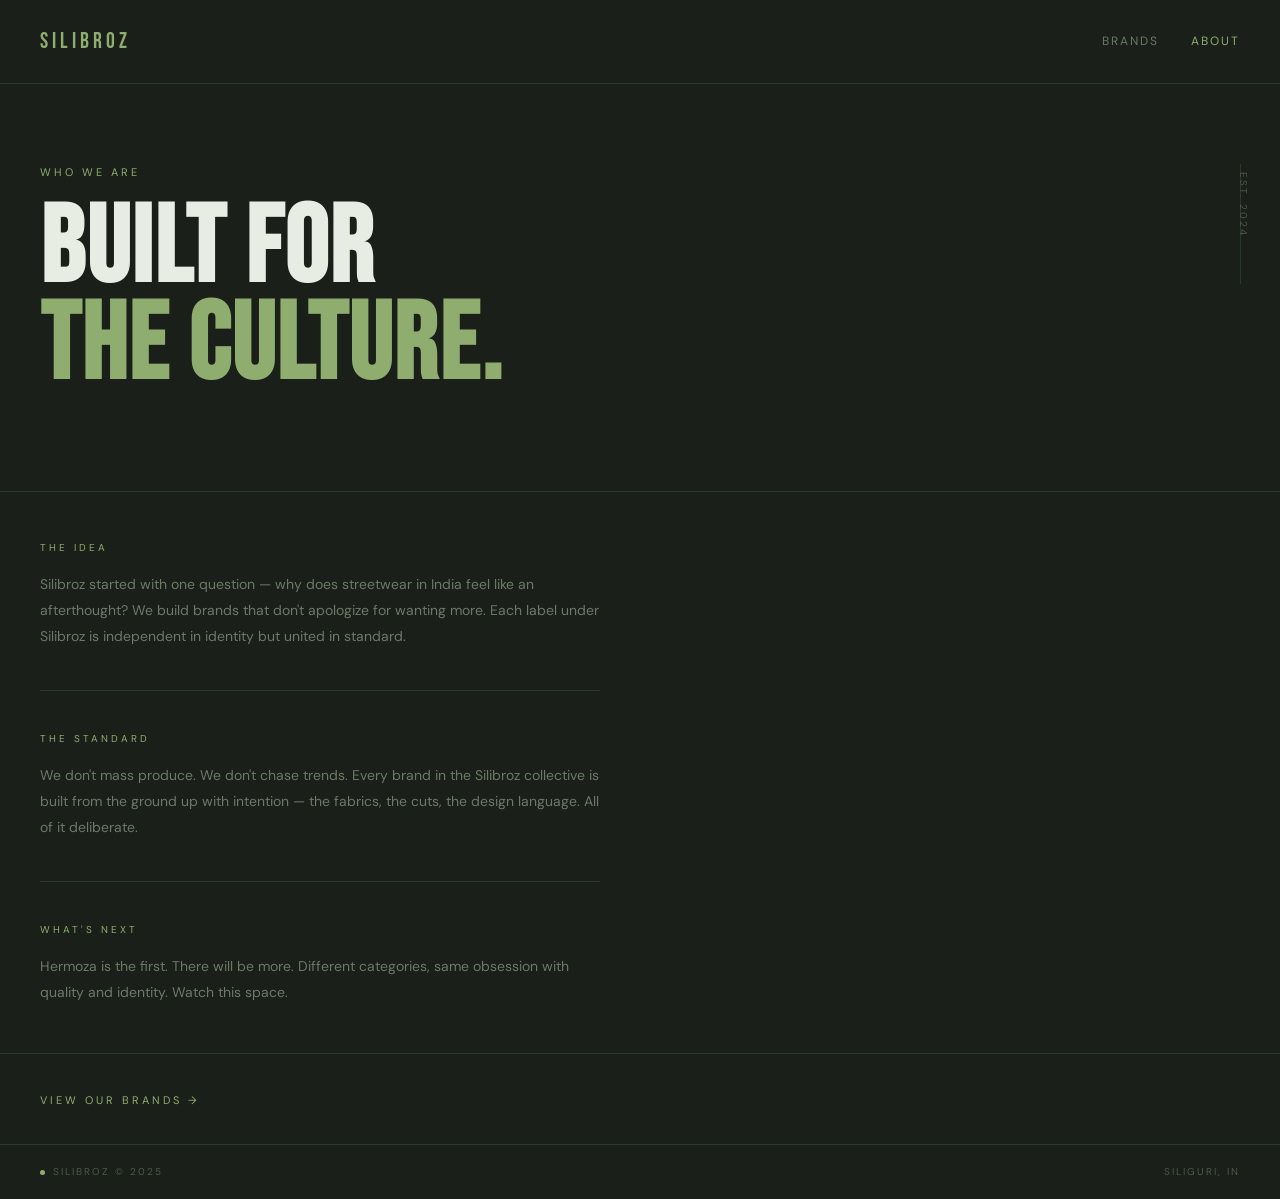
==== about.html @ 048cda19 "Add files via upload" ====
<!DOCTYPE html>
<html lang="en">
<head>
  <meta charset="UTF-8" />
  <meta name="viewport" content="width=device-width, initial-scale=1.0" />
  <title>About — Silibroz</title>
  <link rel="preconnect" href="https://fonts.googleapis.com" />
  <link rel="preconnect" href="https://fonts.gstatic.com" crossorigin />
  <link href="https://fonts.googleapis.com/css2?family=Bebas+Neue&family=DM+Sans:wght@300;400;500&display=swap" rel="stylesheet" />
  <link rel="stylesheet" href="style.css" />
</head>
<body>

  <nav class="nav">
    <a href="index.html" class="logo">SILIBROZ</a>
    <div class="nav-links">
      <a href="index.html">Brands</a>
      <a href="about.html" class="active">About</a>
    </div>
  </nav>

  <section class="hero" style="padding-bottom: 4rem;">
    <div class="hero-tag">Who we are</div>
    <h1 class="hero-title">BUILT FOR<br><span>THE CULTURE.</span></h1>
    <div class="hero-deco-line"></div>
    <div class="hero-deco-year">EST. 2024</div>
  </section>

  <section class="about-body">
    <div class="about-block">
      <div class="about-label">The idea</div>
      <p class="about-text">Silibroz started with one question — why does streetwear in India feel like an afterthought? We build brands that don't apologize for wanting more. Each label under Silibroz is independent in identity but united in standard.</p>
    </div>
    <div class="about-divider"></div>
    <div class="about-block">
      <div class="about-label">The standard</div>
      <p class="about-text">We don't mass produce. We don't chase trends. Every brand in the Silibroz collective is built from the ground up with intention — the fabrics, the cuts, the design language. All of it deliberate.</p>
    </div>
    <div class="about-divider"></div>
    <div class="about-block">
      <div class="about-label">What's next</div>
      <p class="about-text">Hermoza is the first. There will be more. Different categories, same obsession with quality and identity. Watch this space.</p>
    </div>
  </section>

  <div class="about-cta-strip">
    <a href="index.html" class="cta-link">VIEW OUR BRANDS →</a>
  </div>

  <footer class="footer">
    <div class="footer-left"><span class="dot"></span>SILIBROZ © 2025</div>
    <div class="footer-right">SILIGURI, IN</div>
  </footer>

</body>
</html>
---- style.css ----
/* ── Reset ── */
*, *::before, *::after { box-sizing: border-box; margin: 0; padding: 0; }

/* ── Base ── */
:root {
  --green: #8fad6e;
  --green-dim: #5a7a45;
  --bg: #1a1f1a;
  --bg-2: #1f271f;
  --border: #2a3a2a;
  --text: #e8ede4;
  --text-muted: #6a7a65;
  --text-dim: #4a5a45;
}

html { scroll-behavior: smooth; }

body {
  background: var(--bg);
  color: var(--text);
  font-family: 'DM Sans', sans-serif;
  font-weight: 400;
  line-height: 1.6;
  min-height: 100vh;
  display: flex;
  flex-direction: column;
}

a { text-decoration: none; color: inherit; }

/* ── Nav ── */
.nav {
  display: flex;
  justify-content: space-between;
  align-items: center;
  padding: 1.5rem 2.5rem;
  border-bottom: 0.5px solid var(--border);
  position: sticky;
  top: 0;
  background: var(--bg);
  z-index: 100;
}

.logo {
  font-family: 'Bebas Neue', sans-serif;
  font-size: 22px;
  letter-spacing: 4px;
  color: var(--green);
}

.nav-links {
  display: flex;
  gap: 2rem;
  font-size: 12px;
  letter-spacing: 2px;
  text-transform: uppercase;
  color: var(--text-muted);
}

.nav-links a {
  color: var(--text-muted);
  transition: color 0.2s;
}

.nav-links a:hover,
.nav-links a.active { color: var(--green); }

/* ── Hero ── */
.hero {
  padding: 5rem 2.5rem 3rem;
  position: relative;
  border-bottom: 0.5px solid var(--border);
}

.hero-tag {
  font-size: 11px;
  letter-spacing: 3px;
  color: var(--green);
  text-transform: uppercase;
  margin-bottom: 1.2rem;
}

.hero-title {
  font-family: 'Bebas Neue', sans-serif;
  font-size: clamp(64px, 12vw, 108px);
  line-height: 0.9;
  color: var(--text);
  letter-spacing: 2px;
  margin-bottom: 2rem;
}

.hero-title span { color: var(--green); }

.hero-sub {
  font-size: 13px;
  color: var(--text-muted);
  max-width: 340px;
  line-height: 1.75;
  letter-spacing: 0.3px;
}

.hero-deco-line {
  position: absolute;
  right: 2.5rem;
  top: 5rem;
  width: 0.5px;
  height: 120px;
  background: var(--border);
}

.hero-deco-year {
  position: absolute;
  right: 1.8rem;
  top: 5.5rem;
  font-size: 10px;
  color: var(--text-dim);
  letter-spacing: 2px;
  writing-mode: vertical-rl;
}

/* ── Brands grid ── */
.brands-label {
  padding: 2rem 2.5rem 1rem;
  font-size: 10px;
  letter-spacing: 3px;
  color: var(--text-dim);
  text-transform: uppercase;
}

.brands-grid {
  display: grid;
  grid-template-columns: 1fr 1fr;
  gap: 0.5px;
  background: var(--border);
  margin: 0 2.5rem 2.5rem;
  flex: 1;
}

.brand-card {
  background: var(--bg);
  padding: 2rem;
  transition: background 0.2s;
  display: block;
}

.brand-card.active:hover { background: var(--bg-2); }

.brand-name {
  font-family: 'Bebas Neue', sans-serif;
  font-size: 28px;
  letter-spacing: 3px;
  color: var(--green);
  margin-bottom: 0.3rem;
}

.brand-type {
  font-size: 10px;
  letter-spacing: 2px;
  color: var(--text-dim);
  text-transform: uppercase;
  margin-bottom: 1rem;
}

.brand-desc {
  font-size: 12px;
  color: var(--text-muted);
  line-height: 1.65;
}

.brand-arrow {
  font-size: 10px;
  letter-spacing: 2px;
  color: var(--green);
  margin-top: 1.5rem;
  text-transform: uppercase;
}

.brand-card.placeholder {
  opacity: 0.25;
  cursor: default;
}

.brand-card.placeholder .brand-name {
  font-size: 18px;
  color: var(--text-dim);
}

/* ── About page ── */
.about-body {
  padding: 3rem 2.5rem;
  max-width: 640px;
  flex: 1;
}

.about-block { margin-bottom: 0; }

.about-label {
  font-size: 10px;
  letter-spacing: 3px;
  color: var(--green);
  text-transform: uppercase;
  margin-bottom: 1rem;
}

.about-text {
  font-size: 14px;
  color: var(--text-muted);
  line-height: 1.85;
}

.about-divider {
  border: none;
  border-top: 0.5px solid var(--border);
  margin: 2.5rem 0;
}

.about-cta-strip {
  padding: 2rem 2.5rem;
  border-top: 0.5px solid var(--border);
}

.cta-link {
  font-size: 11px;
  letter-spacing: 3px;
  color: var(--green);
  text-transform: uppercase;
  transition: opacity 0.2s;
}

.cta-link:hover { opacity: 0.7; }

.back-strip {
  padding: 1.2rem 2.5rem;
  border-top: 0.5px solid var(--border);
}

.back-link {
  font-size: 10px;
  letter-spacing: 2px;
  color: var(--text-dim);
  text-transform: uppercase;
  transition: color 0.2s;
}

.back-link:hover { color: var(--green); }

/* ── Footer ── */
.footer {
  padding: 1.2rem 2.5rem;
  display: flex;
  justify-content: space-between;
  align-items: center;
  border-top: 0.5px solid var(--border);
  margin-top: auto;
}

.footer-left,
.footer-right {
  font-size: 10px;
  letter-spacing: 2px;
  color: var(--text-dim);
  text-transform: uppercase;
}

.dot {
  display: inline-block;
  width: 5px;
  height: 5px;
  border-radius: 50%;
  background: var(--green);
  margin-right: 8px;
  vertical-align: middle;
}

/* ── Mobile ── */
@media (max-width: 600px) {
  .nav { padding: 1.2rem 1.5rem; }
  .hero { padding: 3rem 1.5rem 2.5rem; }
  .hero-deco-line, .hero-deco-year { display: none; }
  .brands-grid { grid-template-columns: 1fr; margin: 0 1.5rem 2rem; }
  .brands-label { padding: 1.5rem 1.5rem 0.8rem; }
  .about-body { padding: 2.5rem 1.5rem; }
  .about-cta-strip, .back-strip { padding: 1.5rem; }
  .footer { padding: 1.2rem 1.5rem; }
}
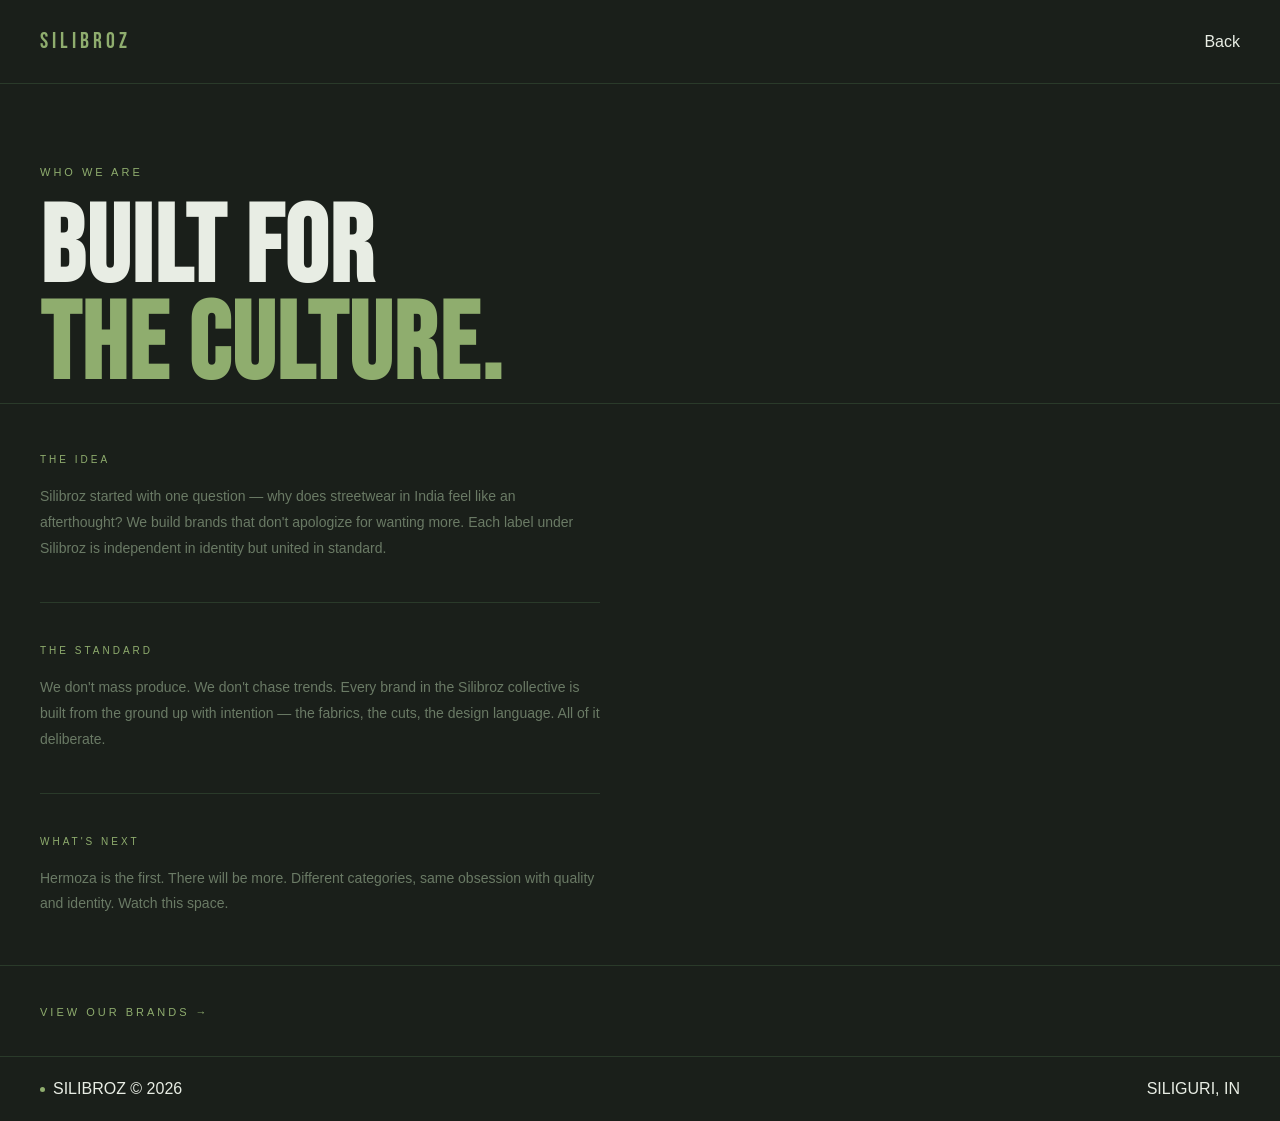
==== commit d3ac2cc9: "Update about.html" ====
--- a/about.html
+++ b/about.html
@@ -6,24 +6,22 @@
   <title>About — Silibroz</title>
   <link rel="preconnect" href="https://fonts.googleapis.com" />
   <link rel="preconnect" href="https://fonts.gstatic.com" crossorigin />
-  <link href="https://fonts.googleapis.com/css2?family=Bebas+Neue&family=DM+Sans:wght@300;400;500&display=swap" rel="stylesheet" />
+  <link href="https://fonts.googleapis.com/css2?family=Bebas+Neue&family=Outfit:wght@300;400;500&display=swap" rel="stylesheet" />
   <link rel="stylesheet" href="style.css" />
 </head>
 <body>
 
   <nav class="nav">
     <a href="index.html" class="logo">SILIBROZ</a>
-    <div class="nav-links">
-      <a href="index.html">Brands</a>
-      <a href="about.html" class="active">About</a>
-    </div>
+    <a href="index.html" class="nav-btn">Back</a>
   </nav>
 
-  <section class="hero" style="padding-bottom: 4rem;">
-    <div class="hero-tag">Who we are</div>
-    <h1 class="hero-title">BUILT FOR<br><span>THE CULTURE.</span></h1>
-    <div class="hero-deco-line"></div>
-    <div class="hero-deco-year">EST. 2024</div>
+  <section class="hero" style="height: 320px;">
+    <div class="hero-overlay" style="background:#111612cc"></div>
+    <div class="hero-content">
+      <div class="hero-tag">Who we are</div>
+      <h1 class="hero-title">BUILT FOR<br><span>THE CULTURE.</span></h1>
+    </div>
   </section>
 
   <section class="about-body">
@@ -48,8 +46,8 @@
   </div>
 
   <footer class="footer">
-    <div class="footer-left"><span class="dot"></span>SILIBROZ © 2025</div>
-    <div class="footer-right">SILIGURI, IN</div>
+    <div class="footer-text"><span class="dot"></span>SILIBROZ © 2026</div>
+    <div class="footer-text">SILIGURI, IN</div>
   </footer>
 
 </body>
